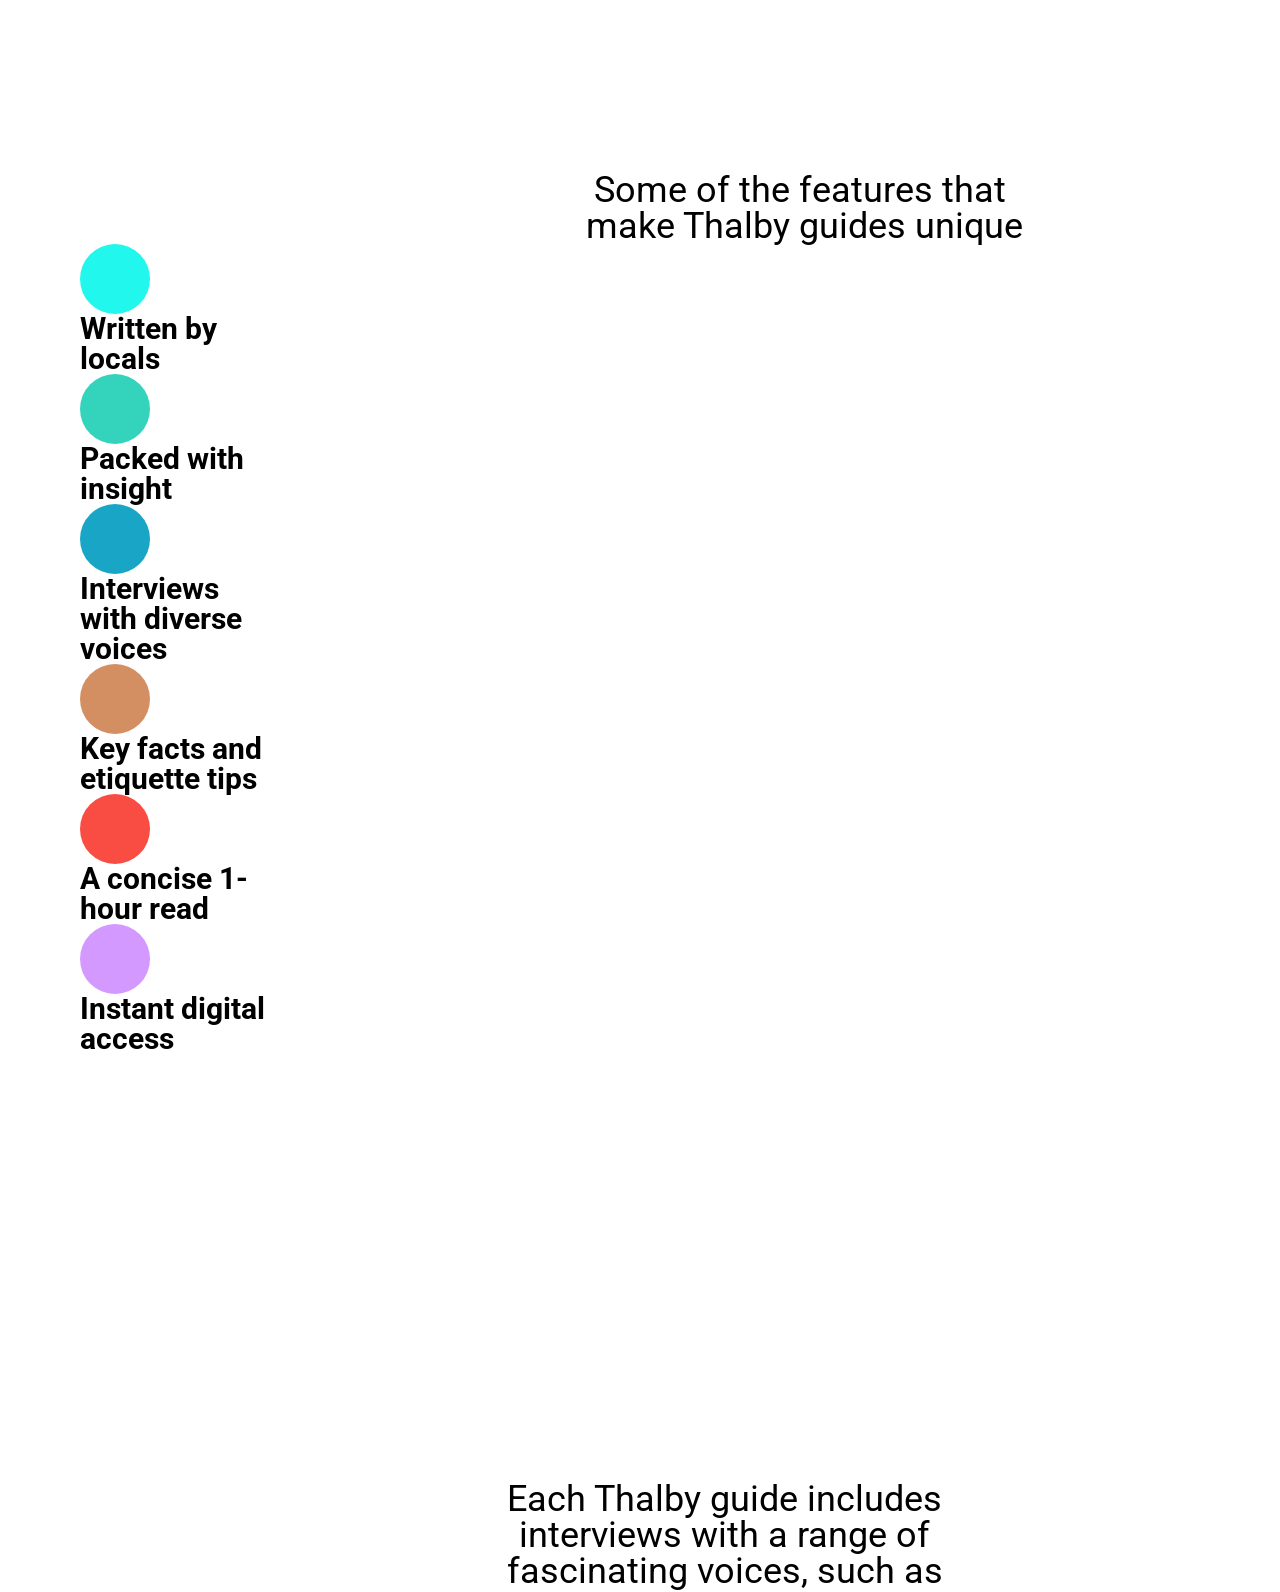
==== index4.html @ 261f7226 "changed index4.html and style4.css" ====
<!DOCTYPE html>
<html lang="en">
<head>
    <meta charset="UTF-8">
    <meta name="viewport" content="width=device-width, initial-scale=1.0">
    <link href="style4.css" rel="stylesheet">
    <link rel="preconnect" href="https://fonts.googleapis.com">
    <link rel="preconnect" href="https://fonts.gstatic.com" crossorigin>
    <link href="https://fonts.googleapis.com/css2?family=Montserrat:ital,wght@0,100..900;1,100..900&family=Mulish:ital,wght@0,200..1000;1,200..1000&family=Roboto:ital,wdth,wght@0,75,200;1,75,200&display=swap" rel="stylesheet">
    <title>ome of the features</title>
</head>
<body>
    <div class="container">
        <pre><p class="container__text">Some of the features that 
make Thalby guides unique</p></pre>
        <div class="features">
            <ul class="features__list">
                <li class="features__item">
                    <div class="features__restangle-one"></div>
                    <h3 class="features__txt">Written by locals</h3>
                </li>
    
                <li class="features__item">
                    <div class="features__restangle-two"></div>
                    <h3 class="features__txt">Packed with insight</h3>
                </li>
    
                <li class="features__item">
                    <div class="features__restangle-three"></div>
                    <h3 class="features__txt">Interviews with diverse voices</h3>
                </li>
    
                <li class="features__item">
                    <div class="features__restangle-four"></div>
                    <h3 class="features__txt">Key facts and etiquette tips</h3>
                </li>
    
                <li class="features__item">
                    <div class="features__restangle-five"></div>
                    <h3 class="features__txt">A concise 1-hour read</h3>
                </li>
    
                <li class="features__item">
                    <div class="features__restangle-six"></div>
                    <h3 class="features__txt">Instant digital access</h3>
                </li>
            </ul>
        </div>
    </div>
    <h2 class="container__text">Each Thalby guide includes interviews with a range of fascinating voices, such as</h2>
</body>
</html>
---- style4.css ----
* {
    padding: 0;
    margin: 0;
    outline: 0;
    border: 0;
    box-sizing: border-box;
}

.container {
    background-color: #fff;
    width: 1280px;
    margin: 172px 80px 427px;
}

.container__text {
    font: 400 36px/100% "Roboto", sans-serif;
    margin-top: 172px;
    margin-left: 505px;
    margin-right: 505px;
    text-align: center;
    max-width: 439px;
    width: 100%;
}

.features {
    list-style-type: none;
    display: flex;
    flex-direction: column;
    justify-content: space-between;
    align-items: stretch;
    flex-wrap: wrap;
}

li {
    list-style: none;

}
.features__restangle-one, .features__restangle-two, .features__restangle-three, .features__restangle-four, .features__restangle-five, .features__restangle-six {
    width: 70px;
    height: 70px;
    border-radius: 50%;
}

.features__restangle-one {
    background-color: #21F7EC;
}

.features__restangle-two {
    background-color: #33D3BC;
}

.features__restangle-three {
    background-color: #18A5C6;
}

.features__restangle-four {
    background-color: #D38F62;
}

.features__restangle-five {
    background-color: #F94C43;
}

.features__restangle-six {
    background-color: #D399FF;
}

.features__txt {
    max-width: 190px;
    width: 100%;
    font: 700 30px/100% "Roboto", sans-serif;
}
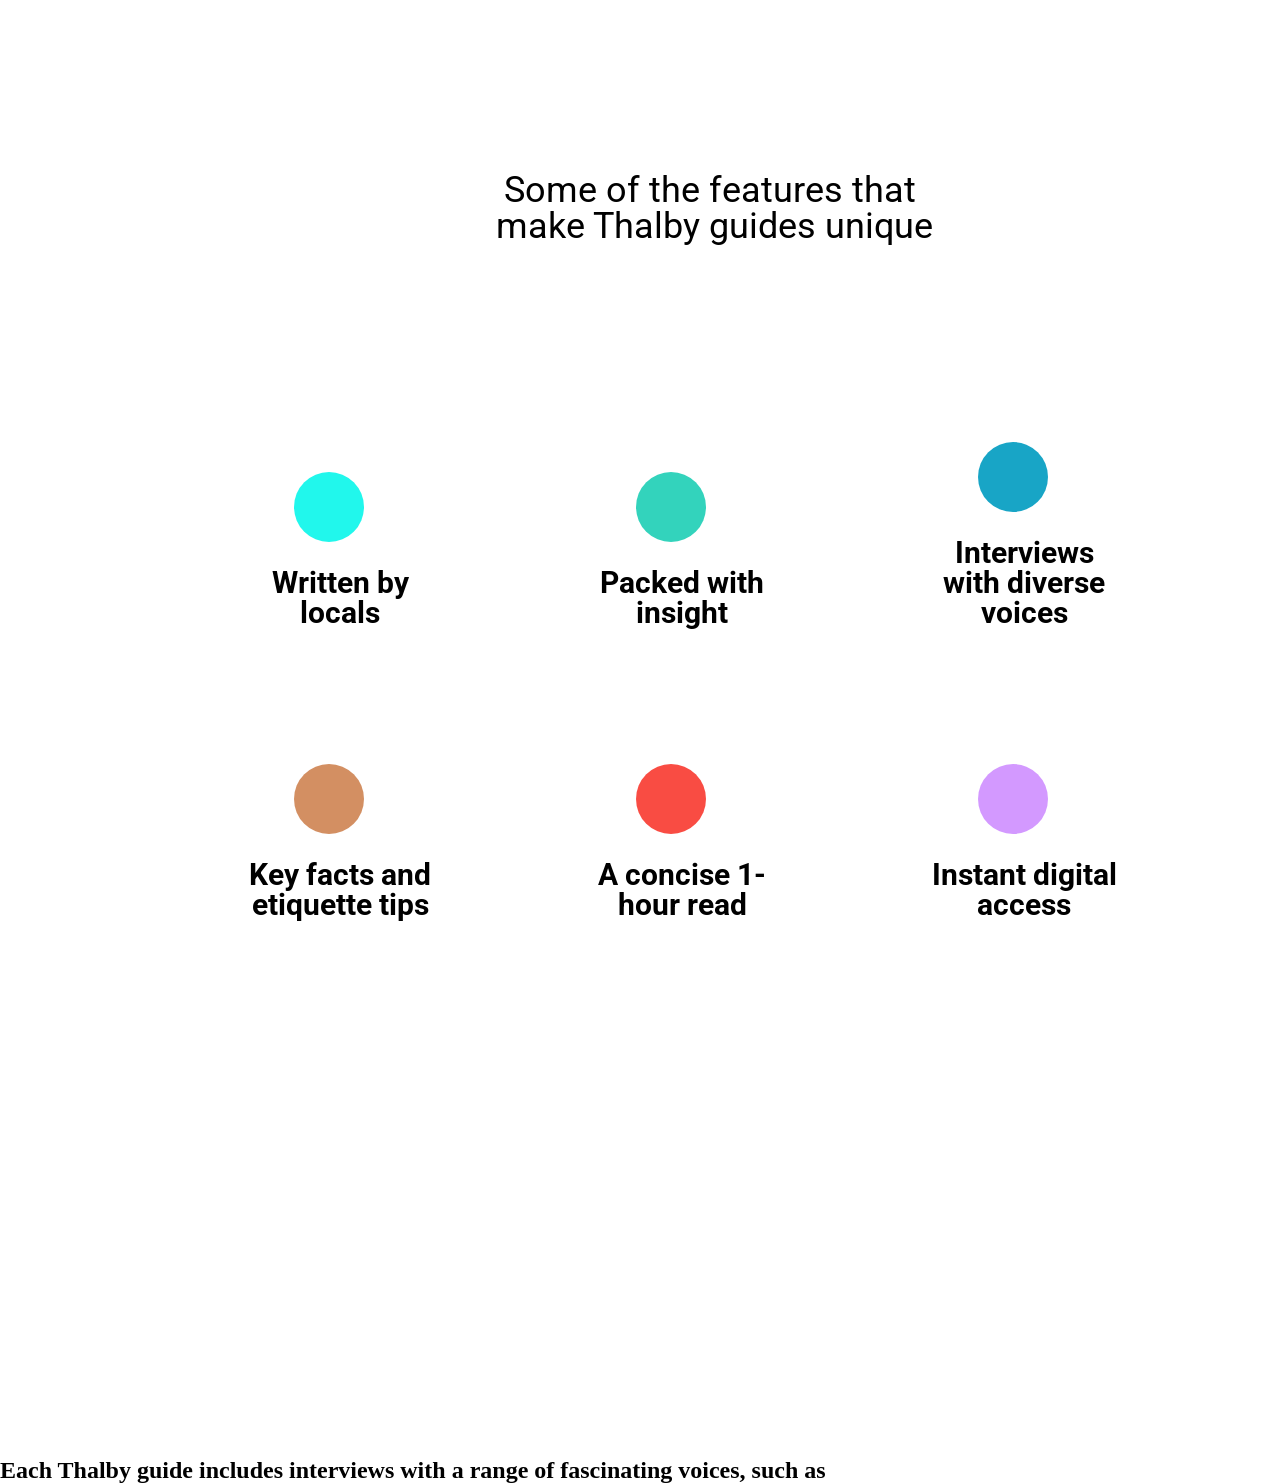
==== commit cd567a39: "change index4.html and style4.css" ====
--- a/index4.html
+++ b/index4.html
@@ -7,7 +7,7 @@
     <link rel="preconnect" href="https://fonts.googleapis.com">
     <link rel="preconnect" href="https://fonts.gstatic.com" crossorigin>
     <link href="https://fonts.googleapis.com/css2?family=Montserrat:ital,wght@0,100..900;1,100..900&family=Mulish:ital,wght@0,200..1000;1,200..1000&family=Roboto:ital,wdth,wght@0,75,200;1,75,200&display=swap" rel="stylesheet">
-    <title>ome of the features</title>
+    <title>Some of the features</title>
 </head>
 <body>
     <div class="container">
@@ -17,36 +17,36 @@
             <ul class="features__list">
                 <li class="features__item">
                     <div class="features__restangle-one"></div>
-                    <h3 class="features__txt">Written by locals</h3>
+                    <p class="features__txt">Written by locals</p>
                 </li>
     
                 <li class="features__item">
                     <div class="features__restangle-two"></div>
-                    <h3 class="features__txt">Packed with insight</h3>
+                    <p class="features__txt">Packed with insight</p>
                 </li>
     
                 <li class="features__item">
                     <div class="features__restangle-three"></div>
-                    <h3 class="features__txt">Interviews with diverse voices</h3>
+                    <p class="features__txt">Interviews with diverse voices</p>
                 </li>
     
                 <li class="features__item">
                     <div class="features__restangle-four"></div>
-                    <h3 class="features__txt">Key facts and etiquette tips</h3>
+                    <p class="features__txt">Key facts and etiquette tips</p>
                 </li>
     
                 <li class="features__item">
                     <div class="features__restangle-five"></div>
-                    <h3 class="features__txt">A concise 1-hour read</h3>
+                    <p class="features__txt">A concise 1-hour read</p>
                 </li>
     
                 <li class="features__item">
                     <div class="features__restangle-six"></div>
-                    <h3 class="features__txt">Instant digital access</h3>
+                    <p class="features__txt">Instant digital access</p>
                 </li>
             </ul>
         </div>
     </div>
-    <h2 class="container__text">Each Thalby guide includes interviews with a range of fascinating voices, such as</h2>
+    <h2 class="container__text-two">Each Thalby guide includes interviews with a range of fascinating voices, such as</h2>
 </body>
 </html>
--- a/style4.css
+++ b/style4.css
@@ -15,30 +15,35 @@
 .container__text {
     font: 400 36px/100% "Roboto", sans-serif;
     margin-top: 172px;
-    margin-left: 505px;
-    margin-right: 505px;
+    margin-right: 415px;
+    margin-left: 415px;
     text-align: center;
     max-width: 439px;
     width: 100%;
 }
 
 .features {
-    list-style-type: none;
-    display: flex;
-    flex-direction: column;
-    justify-content: space-between;
-    align-items: stretch;
-    flex-wrap: wrap;
+    margin: 172px 80px 427px;
 }
 
 li {
     list-style: none;
+}
 
+.features__item{
+    display: inline-block;
+    align-items: center;
+    flex-wrap: wrap;
+    max-width: 338px;
+    width: 100%;
+    margin-bottom: 110px;
 }
+
 .features__restangle-one, .features__restangle-two, .features__restangle-three, .features__restangle-four, .features__restangle-five, .features__restangle-six {
     width: 70px;
     height: 70px;
     border-radius: 50%;
+    margin: 26px 134px;
 }
 
 .features__restangle-one {
@@ -69,4 +74,22 @@
     max-width: 190px;
     width: 100%;
     font: 700 30px/100% "Roboto", sans-serif;
-}+    margin-right: 85px;
+    margin-left: 85px;
+    text-align: center;
+
+&:first-child {
+    margin-right: 96px;
+    margin-left: 96px;
+    }
+}
+
+.features__txt-two {
+    max-width: 705px; 
+    width: 100%;
+    font: 700 36px/100% "Roboto", sans-serif;
+    text-align: center;
+    margin-left: 368px;
+    margin-right: 368px;
+}
+   
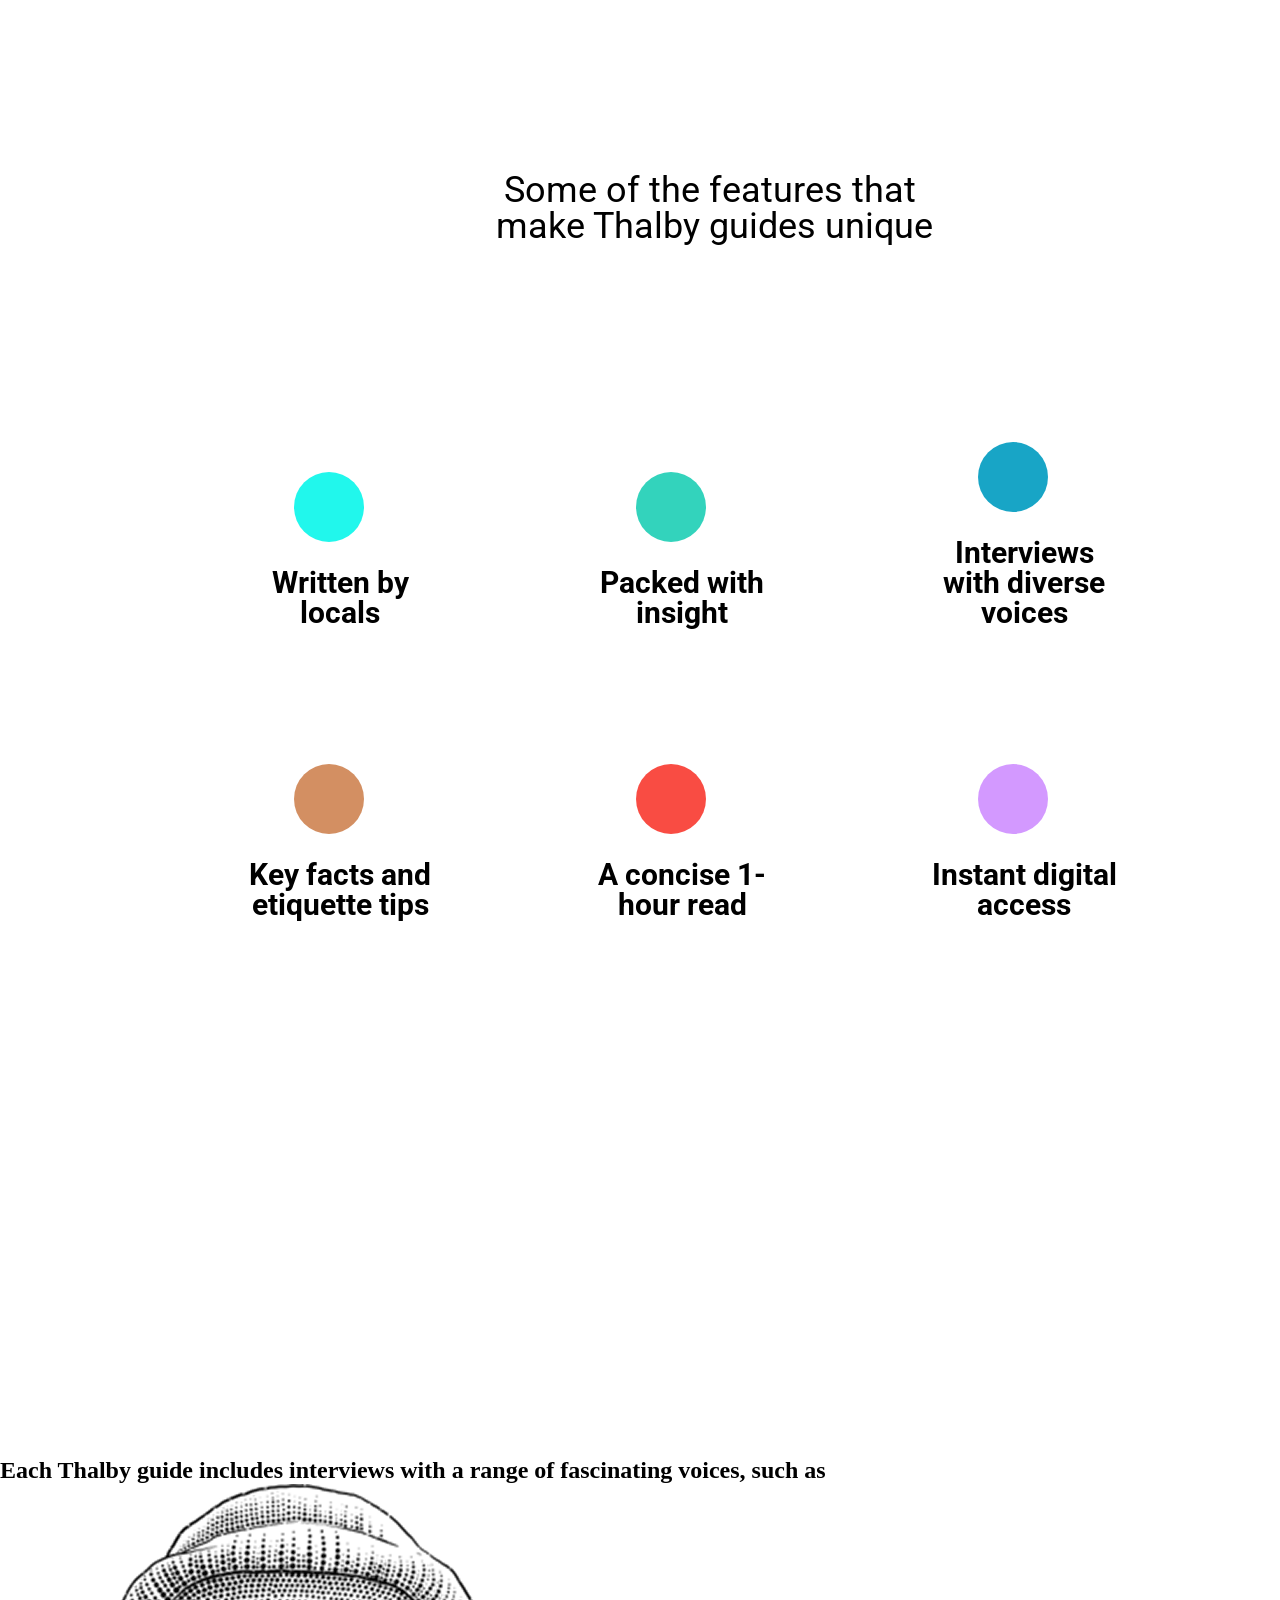
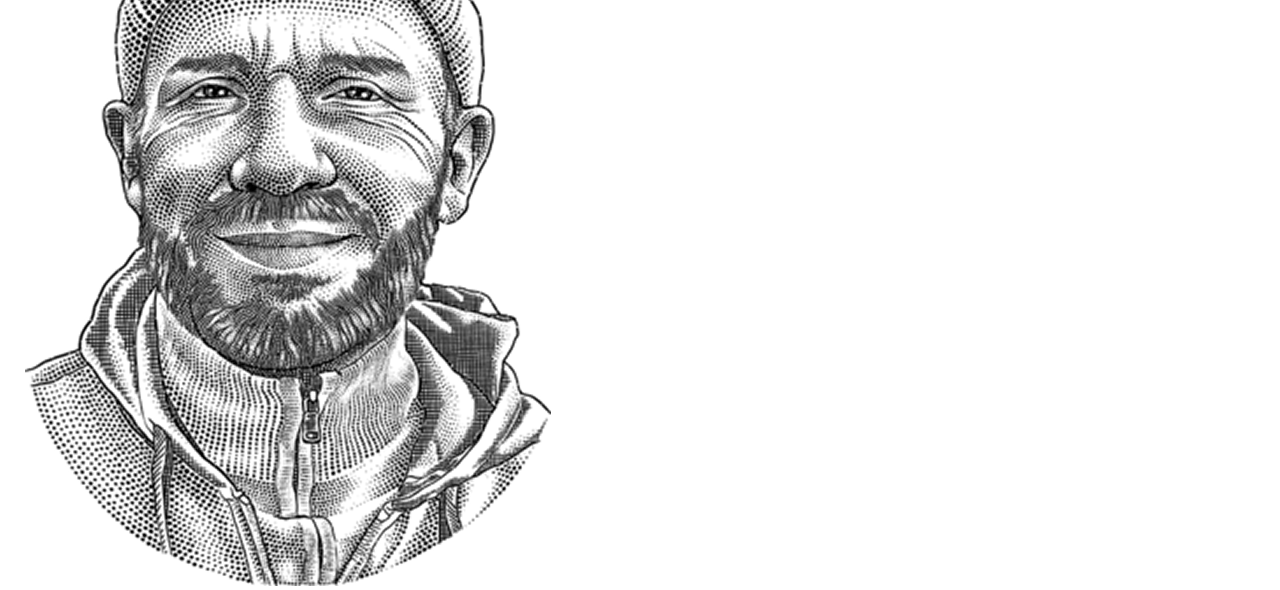
==== commit ef5b1930: "added image" ====
--- a/index4.html
+++ b/index4.html
@@ -47,6 +47,16 @@
             </ul>
         </div>
     </div>
-    <h2 class="container__text-two">Each Thalby guide includes interviews with a range of fascinating voices, such as</h2>
+
+
+    <div class="interviews">
+        <h2 class="container__text-two">Each Thalby guide includes interviews with a range of fascinating voices, such as</h2>
+        <div class="interviews__card">
+            <img src="Rectangle.png" class="interviews__card-img" alt="images interviews">
+            <h3></h3>
+            <span></span>
+            <a></a>
+        </div>
+    </div>
 </body>
 </html>
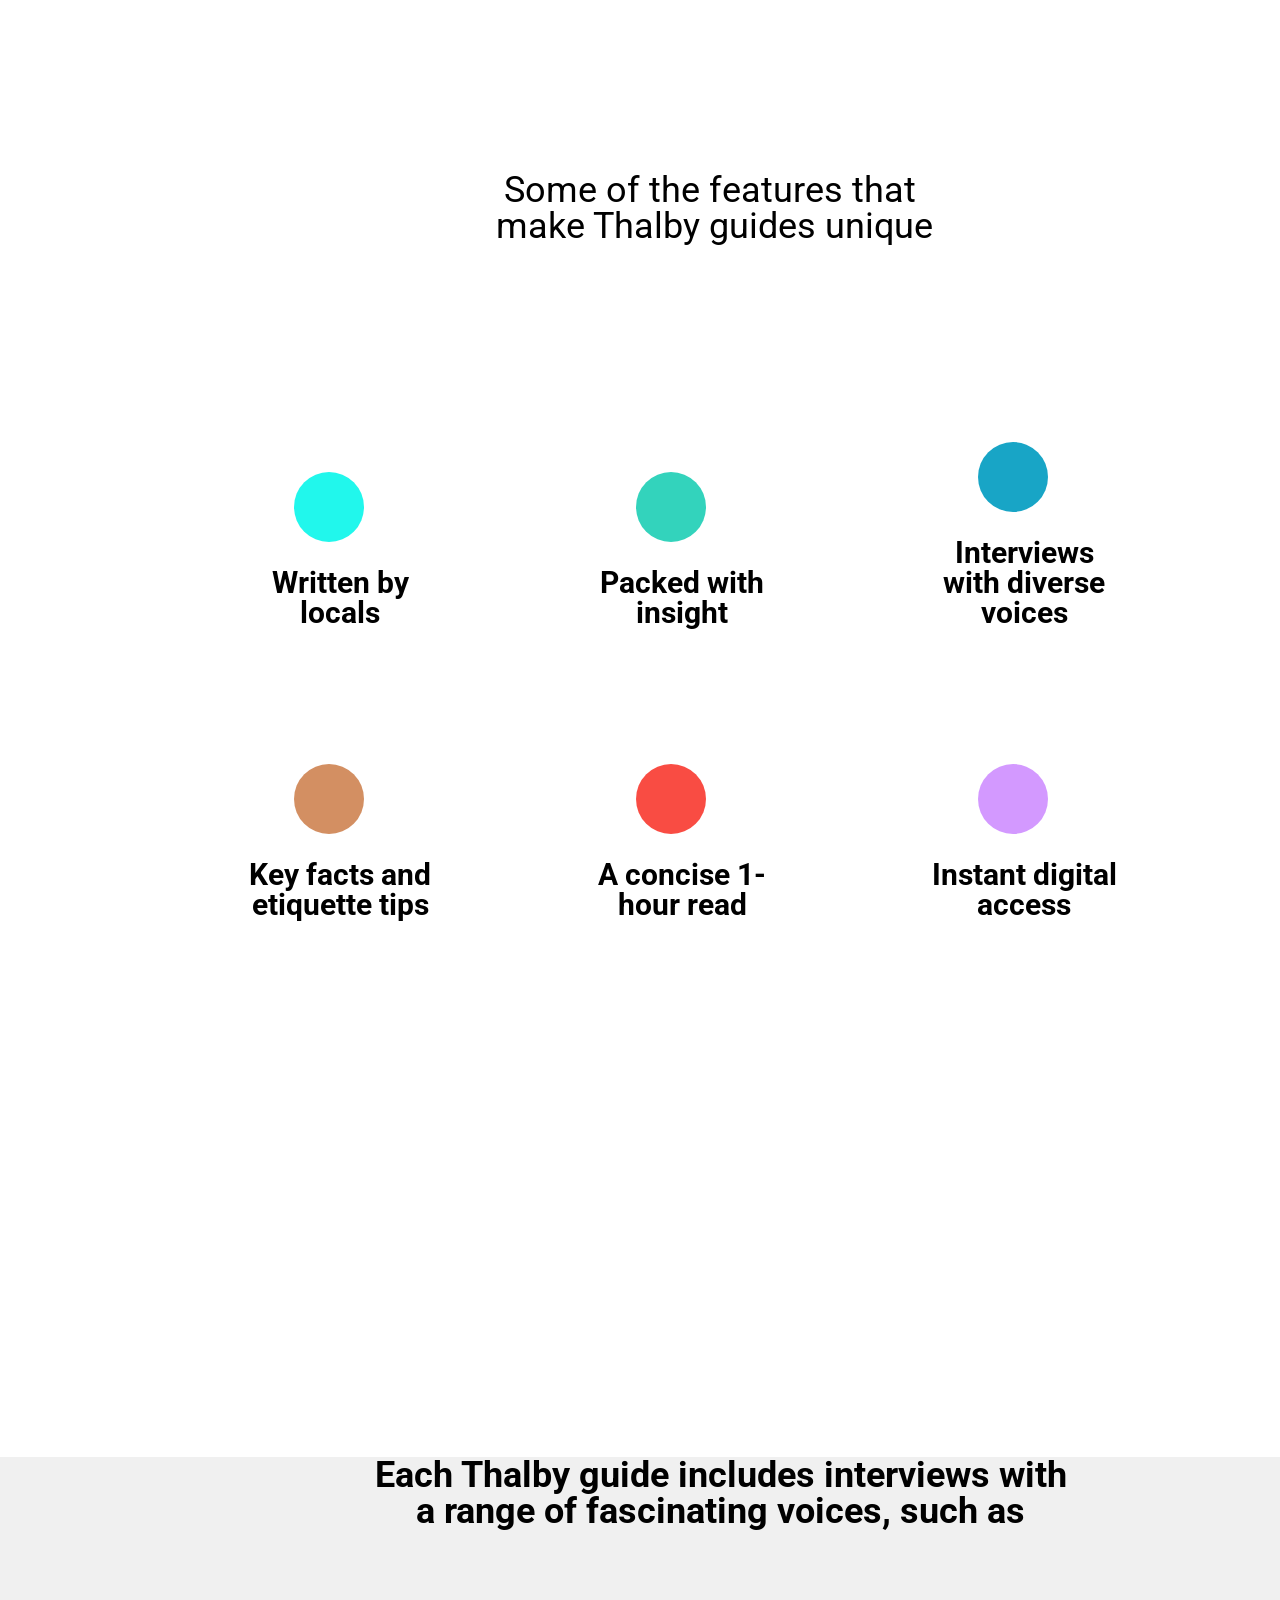
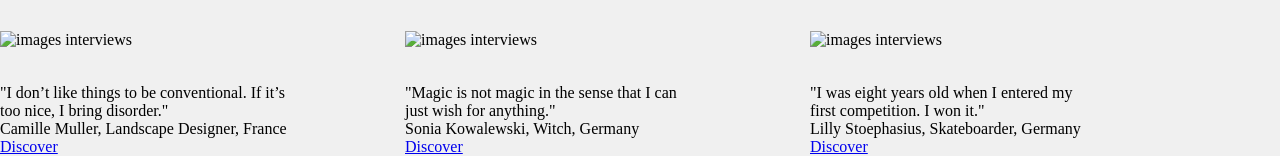
==== commit 970c562a: "change index4 and style4" ====
--- a/index4.html
+++ b/index4.html
@@ -47,15 +47,29 @@
             </ul>
         </div>
     </div>
-
-
-    <div class="interviews">
-        <h2 class="container__text-two">Each Thalby guide includes interviews with a range of fascinating voices, such as</h2>
-        <div class="interviews__card">
-            <img src="Rectangle.png" class="interviews__card-img" alt="images interviews">
-            <h3></h3>
-            <span></span>
-            <a></a>
+    <div class="content">
+        <div class="interviews">
+            <h2 class="interviews__text">Each Thalby guide includes interviews with a range of fascinating voices, such as</h2>
+            <div class="interviews__card">
+                <img src="../../admin/Downloads/Rectangle1.png" class="interviews__card-img" alt="images interviews">
+                <p class="interviews__card-quote">"I don’t like things to be conventional. If it’s too nice, I bring disorder."</p>
+                <span class="interviews__card-name">Camille Muller, Landscape Designer, France</span>
+                <a href="#" class="interviews__card-link">Discover</a>
+            </div>
+    
+            <div class="interviews__card">
+                <img src="../../admin/Downloads/Rectangle2.png" class="interviews__card-img" alt="images interviews">
+                <p class="interviews__card-quote">"Magic is not magic in the sense that I can just wish for anything."</p>
+                <span class="interviews__card-name">Sonia Kowalewski, Witch, Germany</span>
+                <a href="#" class="interviews__card-link">Discover</a>
+            </div>
+    
+            <div class="interviews__card">
+                <img src="../../admin/Downloads/Rectangle3.png" class="interviews__card-img" alt="images interviews">
+                <p class="interviews__card-quote">"I was eight years old when I entered my first competition. I won it."</p>
+                <span class="interviews__card-name">Lilly Stoephasius, Skateboarder, Germany</span>
+                <a href="#" class="interviews__card-link">Discover</a>
+            </div>
         </div>
     </div>
 </body>
--- a/style4.css
+++ b/style4.css
@@ -84,12 +84,34 @@
     }
 }
 
-.features__txt-two {
+.content {
+    background-color: #f0f0f0;
+    max-width: 1440px;
+    width: 100%;
+}
+
+.interviews__text {
     max-width: 705px; 
     width: 100%;
     font: 700 36px/100% "Roboto", sans-serif;
     text-align: center;
     margin-left: 368px;
     margin-right: 368px;
+    margin-bottom: 102px;
+}
+
+.interviews__card {
+    display: inline-block;
+    max-width: 288px;
+    width: 100%;
+    margin-right: 113px;
+&:last-child {
+    margin-right: 0;
+}
+}
+
+.interviews__card-img {
+    width: 288px;
+    margin-bottom: 35px;
 }
    
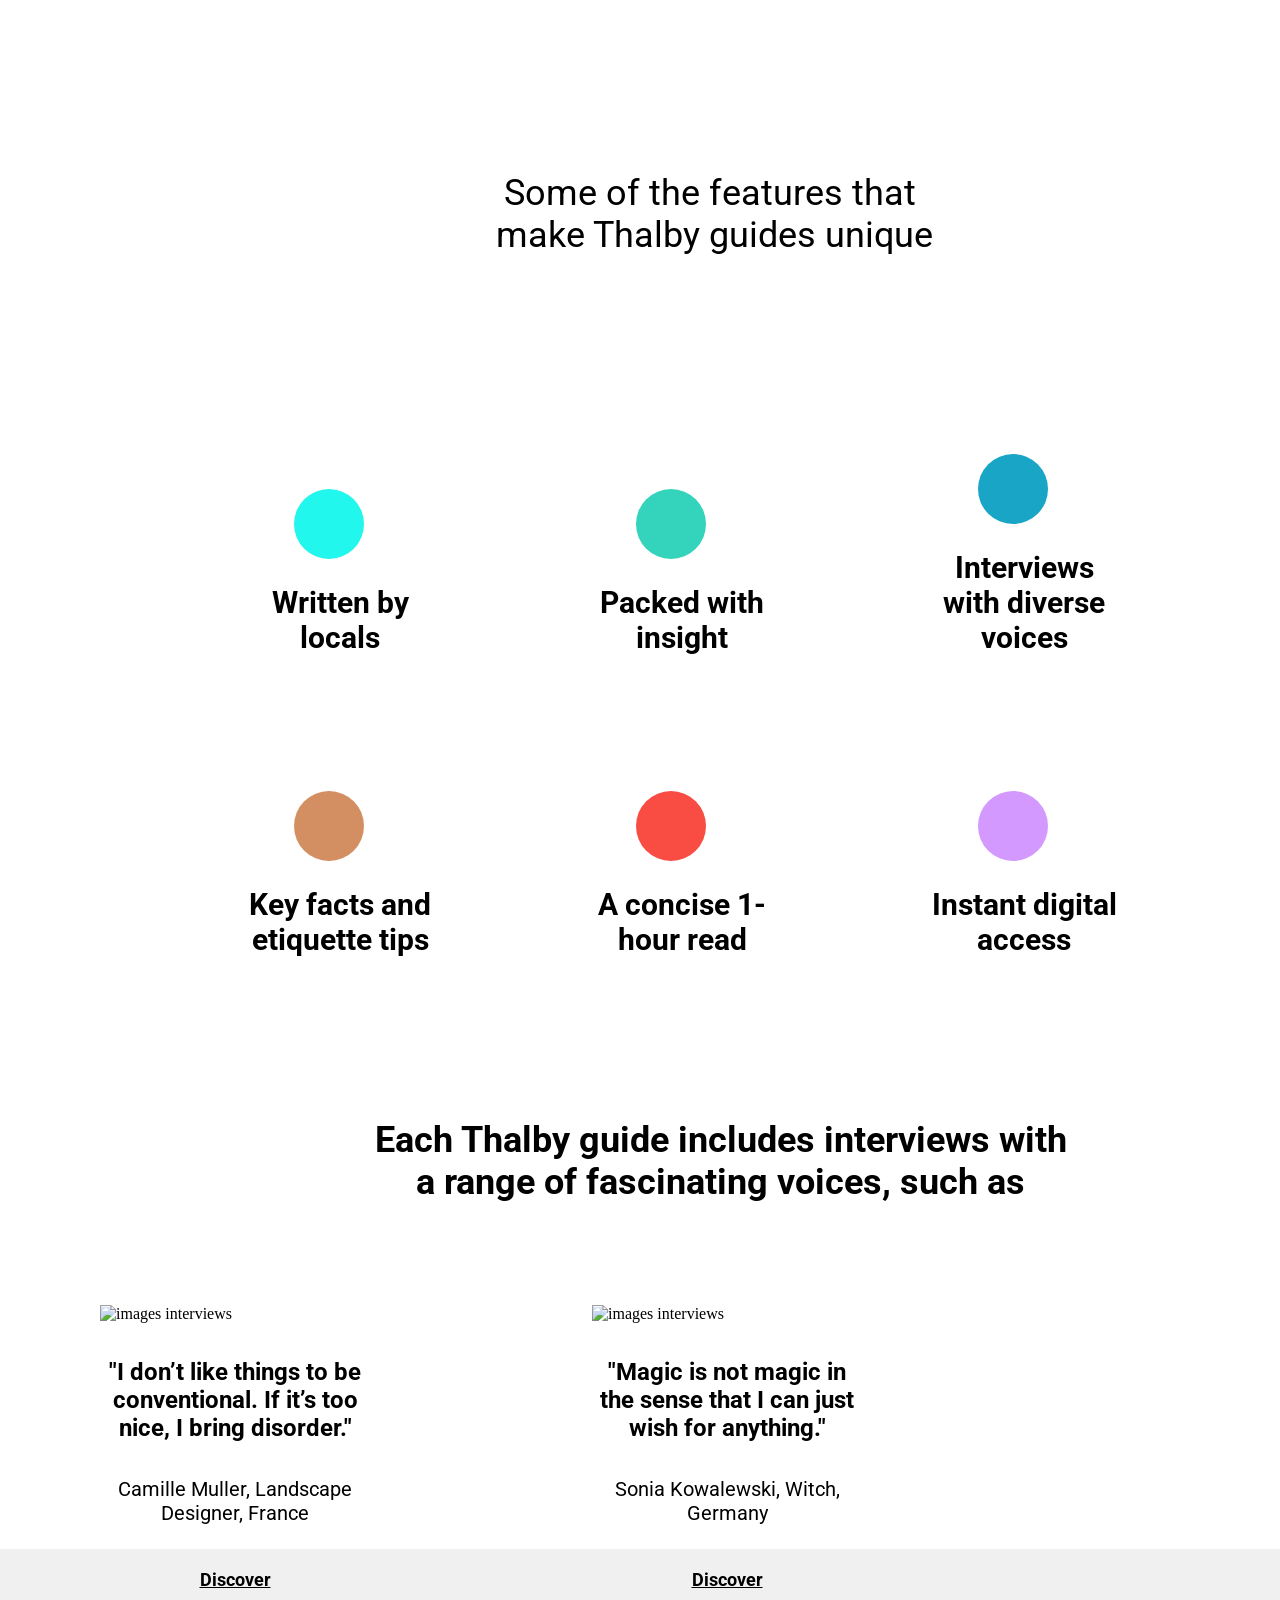
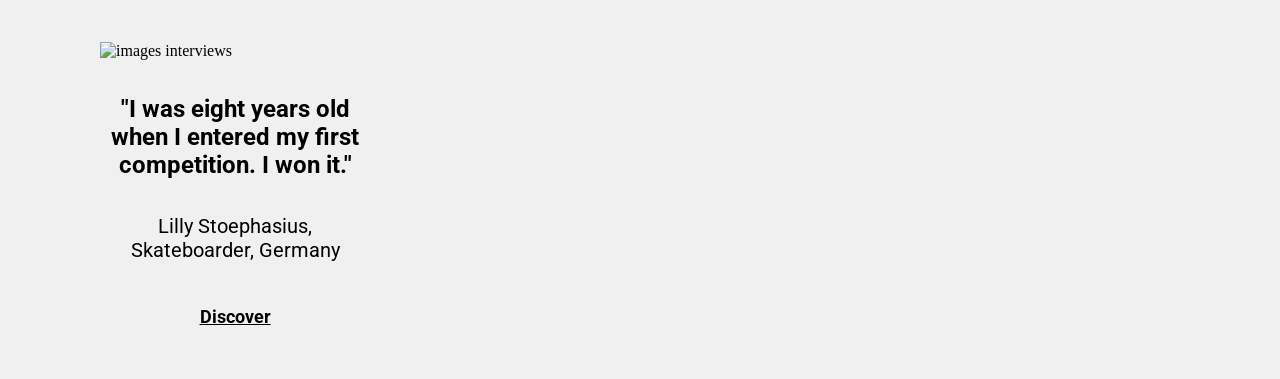
==== commit 74d97f77: "change index4.html and style4.css" ====
--- a/index4.html
+++ b/index4.html
@@ -47,29 +47,28 @@
             </ul>
         </div>
     </div>
-    <div class="content">
-        <div class="interviews">
-            <h2 class="interviews__text">Each Thalby guide includes interviews with a range of fascinating voices, such as</h2>
-            <div class="interviews__card">
-                <img src="../../admin/Downloads/Rectangle1.png" class="interviews__card-img" alt="images interviews">
-                <p class="interviews__card-quote">"I don’t like things to be conventional. If it’s too nice, I bring disorder."</p>
-                <span class="interviews__card-name">Camille Muller, Landscape Designer, France</span>
-                <a href="#" class="interviews__card-link">Discover</a>
-            </div>
+
+    <div class="interviews">
+        <h2 class="interviews__text">Each Thalby guide includes interviews with a range of fascinating voices, such as</h2>
+        <div class="interviews__card">
+            <img src="../../admin/Downloads/Rectangle1.png" class="interviews__card-img" alt="images interviews">
+            <h3 class="interviews__card-quote">"I don’t like things to be conventional. If it’s too nice, I bring disorder."</h3>
+            <span class="interviews__card-name">Camille Muller, Landscape Designer, France</span><br>
+            <a href="#" class="interviews__card-link">Discover</a>
+        </div>
     
-            <div class="interviews__card">
-                <img src="../../admin/Downloads/Rectangle2.png" class="interviews__card-img" alt="images interviews">
-                <p class="interviews__card-quote">"Magic is not magic in the sense that I can just wish for anything."</p>
-                <span class="interviews__card-name">Sonia Kowalewski, Witch, Germany</span>
-                <a href="#" class="interviews__card-link">Discover</a>
-            </div>
+        <div class="interviews__card">
+            <img src="../../admin/Downloads/Rectangle2.png" class="interviews__card-img" alt="images interviews">
+            <h3 class="interviews__card-quote">"Magic is not magic in the sense that I can just wish for anything."</h3>
+            <span class="interviews__card-name">Sonia Kowalewski, Witch, Germany</span><br>
+            <a href="#" class="interviews__card-link">Discover</a>
+        </div>
     
-            <div class="interviews__card">
-                <img src="../../admin/Downloads/Rectangle3.png" class="interviews__card-img" alt="images interviews">
-                <p class="interviews__card-quote">"I was eight years old when I entered my first competition. I won it."</p>
-                <span class="interviews__card-name">Lilly Stoephasius, Skateboarder, Germany</span>
-                <a href="#" class="interviews__card-link">Discover</a>
-            </div>
+        <div class="interviews__card">
+            <img src="../../admin/Downloads/Rectangle3.png" class="interviews__card-img" alt="images interviews">
+            <h3 class="interviews__card-quote">"I was eight years old when I entered my first competition. I won it."</h3>
+            <span class="interviews__card-name">Lilly Stoephasius, Skateboarder, Germany</span><br>
+            <a href="#" class="interviews__card-link">Discover</a>
         </div>
     </div>
 </body>
--- a/style4.css
+++ b/style4.css
@@ -9,11 +9,15 @@
 .container {
     background-color: #fff;
     width: 1280px;
-    margin: 172px 80px 427px;
+    margin-top: 172px;
+    margin-left: 80px;
+    margin-right: 80px;
 }
 
 .container__text {
-    font: 400 36px/100% "Roboto", sans-serif;
+    font-family: "Roboto", sans-serif;
+    font-size: 36px;
+    font-weight: 400;
     margin-top: 172px;
     margin-right: 415px;
     margin-left: 415px;
@@ -23,7 +27,7 @@
 }
 
 .features {
-    margin: 172px 80px 427px;
+    margin: 172px 80px 52px;
 }
 
 li {
@@ -73,10 +77,12 @@
 .features__txt {
     max-width: 190px;
     width: 100%;
-    font: 700 30px/100% "Roboto", sans-serif;
     margin-right: 85px;
     margin-left: 85px;
     text-align: center;
+    font-family: "Roboto", sans-serif;
+    font-size: 30px;
+    font-weight: 700;
 
 &:first-child {
     margin-right: 96px;
@@ -84,16 +90,18 @@
     }
 }
 
-.content {
-    background-color: #f0f0f0;
+.interviews {
     max-width: 1440px;
     width: 100%;
+    background: linear-gradient( #fff 50%, #F0F0F0 50%);
 }
 
 .interviews__text {
     max-width: 705px; 
     width: 100%;
-    font: 700 36px/100% "Roboto", sans-serif;
+    font-family: "Roboto", sans-serif;
+    font-size: 36px;
+    font-weight: 700;
     text-align: center;
     margin-left: 368px;
     margin-right: 368px;
@@ -104,7 +112,8 @@
     display: inline-block;
     max-width: 288px;
     width: 100%;
-    margin-right: 113px;
+    margin-right: 100px;
+    margin-left: 100px;
 &:last-child {
     margin-right: 0;
 }
@@ -114,4 +123,36 @@
     width: 288px;
     margin-bottom: 35px;
 }
-   +
+.interviews__card-quote {
+    font-family: "Roboto", sans-serif; 
+    font-size: 24px;
+    font-weight: 700;
+    margin-bottom: 35px;
+    max-width: 270px;
+    width: 100%;
+    text-align: center;
+}
+
+.interviews__card-name {
+    display: inline-block;
+    max-width: 270px;
+    width: 100%;
+    text-align: center;
+    margin-bottom: 44px;
+    font-family: "Roboto", sans-serif;
+    font-size: 20px;
+    font-weight: 400;
+}
+
+.interviews__card-link {
+    display: inline-block;
+    max-width: 270px;
+    width: 100%;
+    text-align: center;
+    margin-bottom: 52px;
+    font-family: "Roboto", sans-serif;
+    font-size: 18px;
+    font-weight: 700;
+    color: #000;
+}
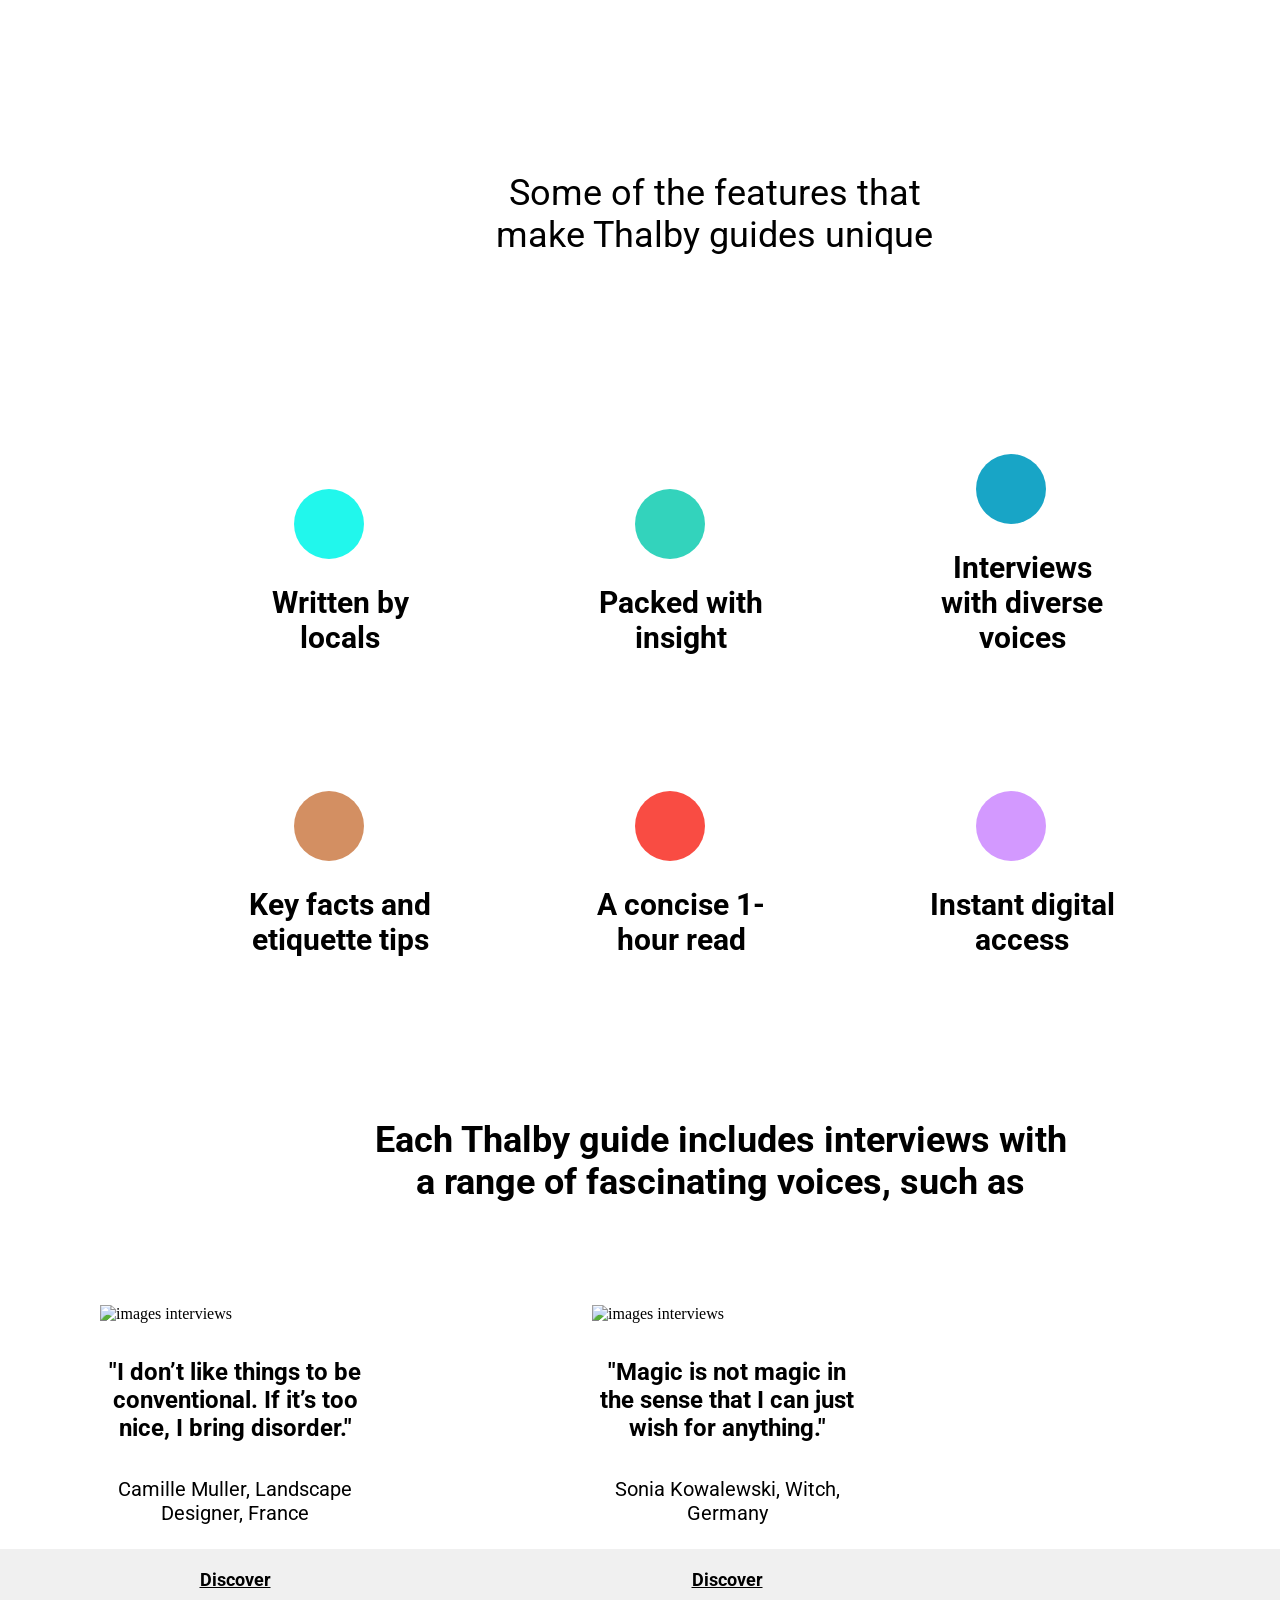
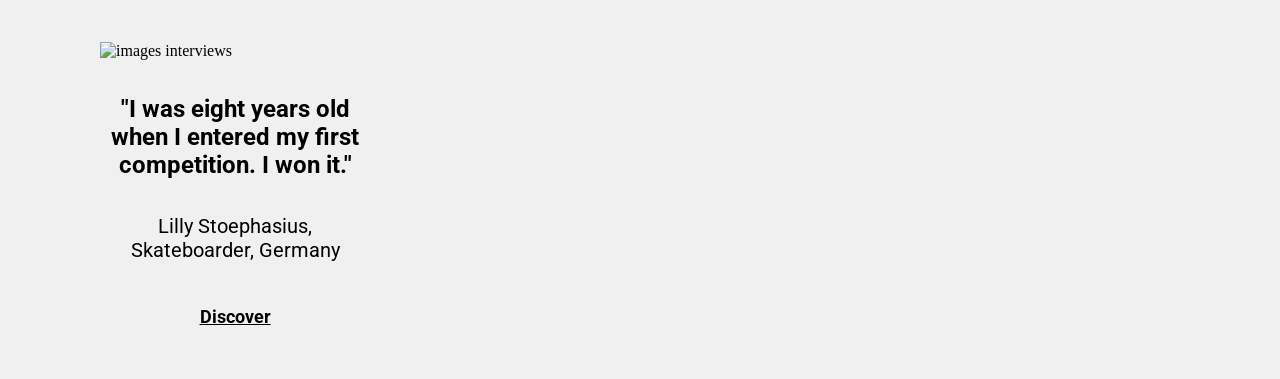
==== commit fd1ea1a3: "changed index4.html and style4.css" ====
--- a/index4.html
+++ b/index4.html
@@ -11,8 +11,7 @@
 </head>
 <body>
     <div class="container">
-        <pre><p class="container__text">Some of the features that 
-make Thalby guides unique</p></pre>
+        <p class="container__text">Some of the features that make Thalby guides unique</p>
         <div class="features">
             <ul class="features__list">
                 <li class="features__item">
--- a/style4.css
+++ b/style4.css
@@ -38,7 +38,7 @@
     display: inline-block;
     align-items: center;
     flex-wrap: wrap;
-    max-width: 338px;
+    max-width: 337px;
     width: 100%;
     margin-bottom: 110px;
 }
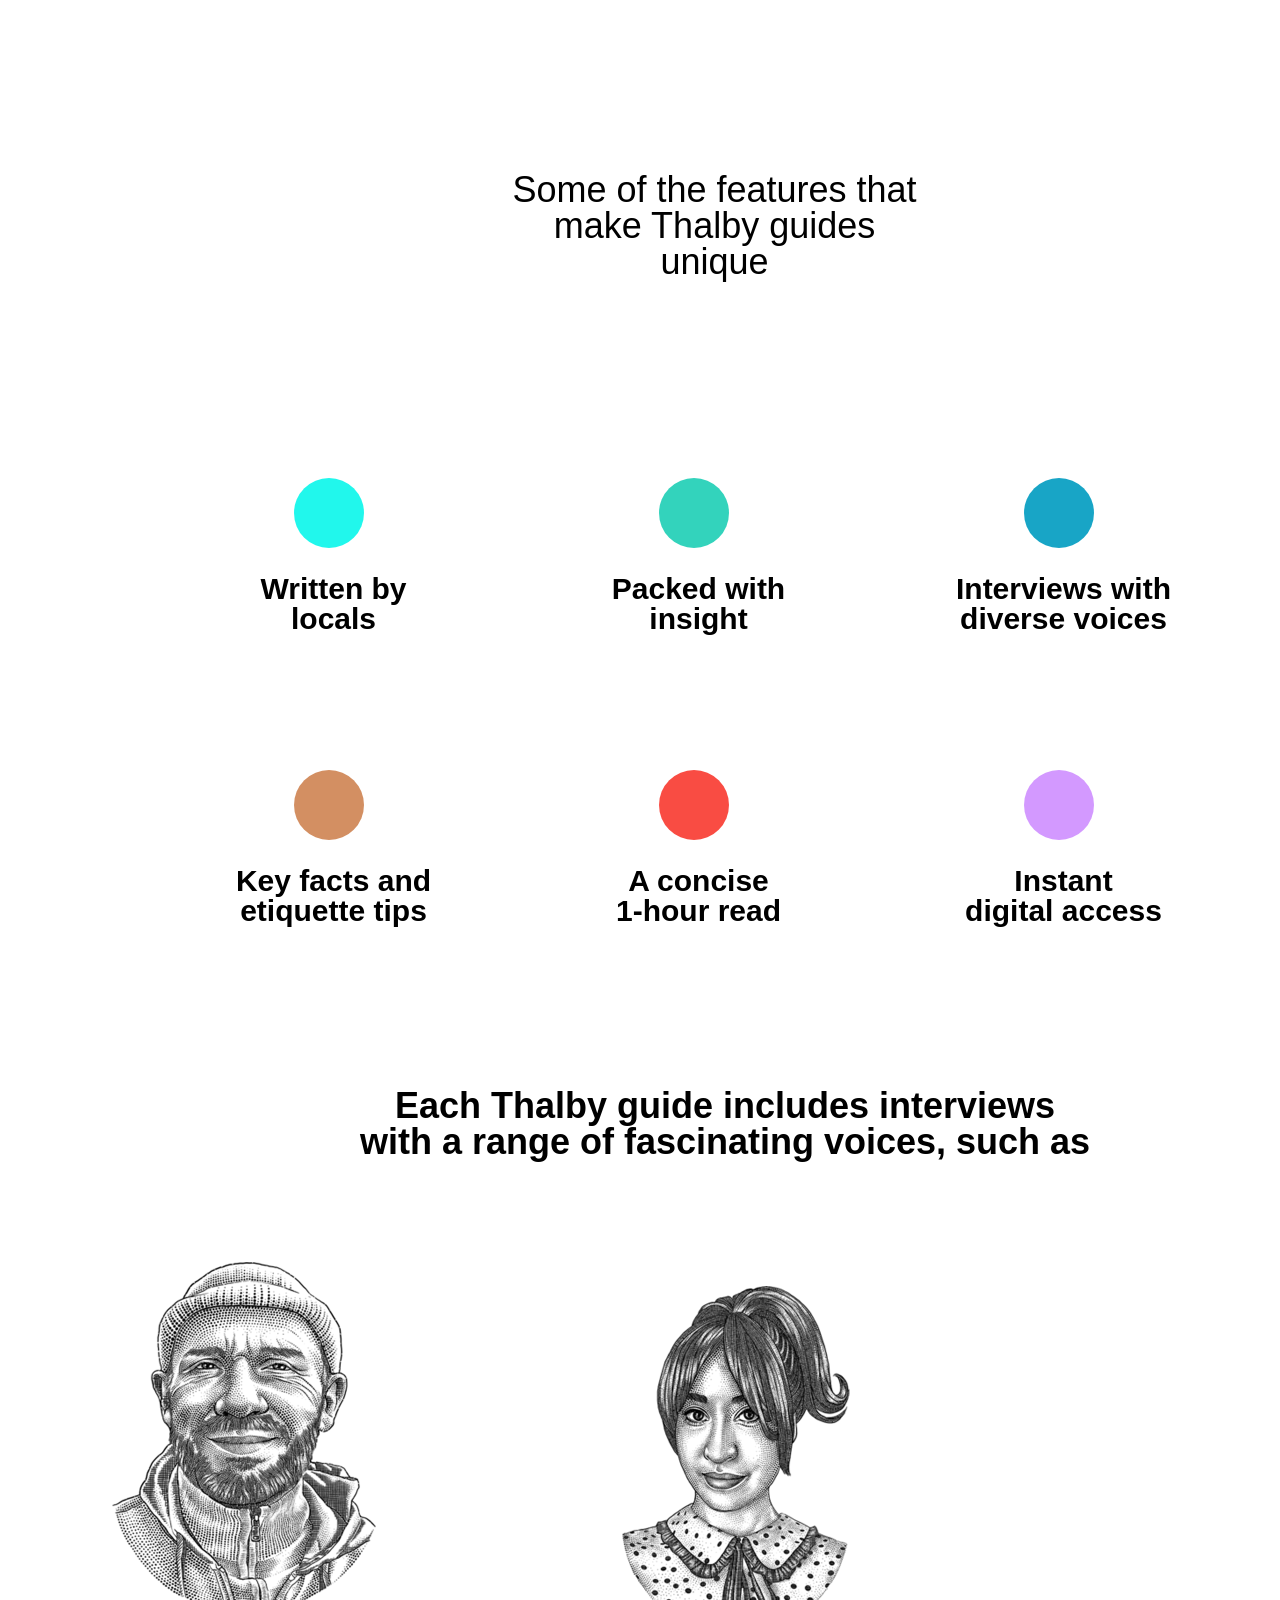
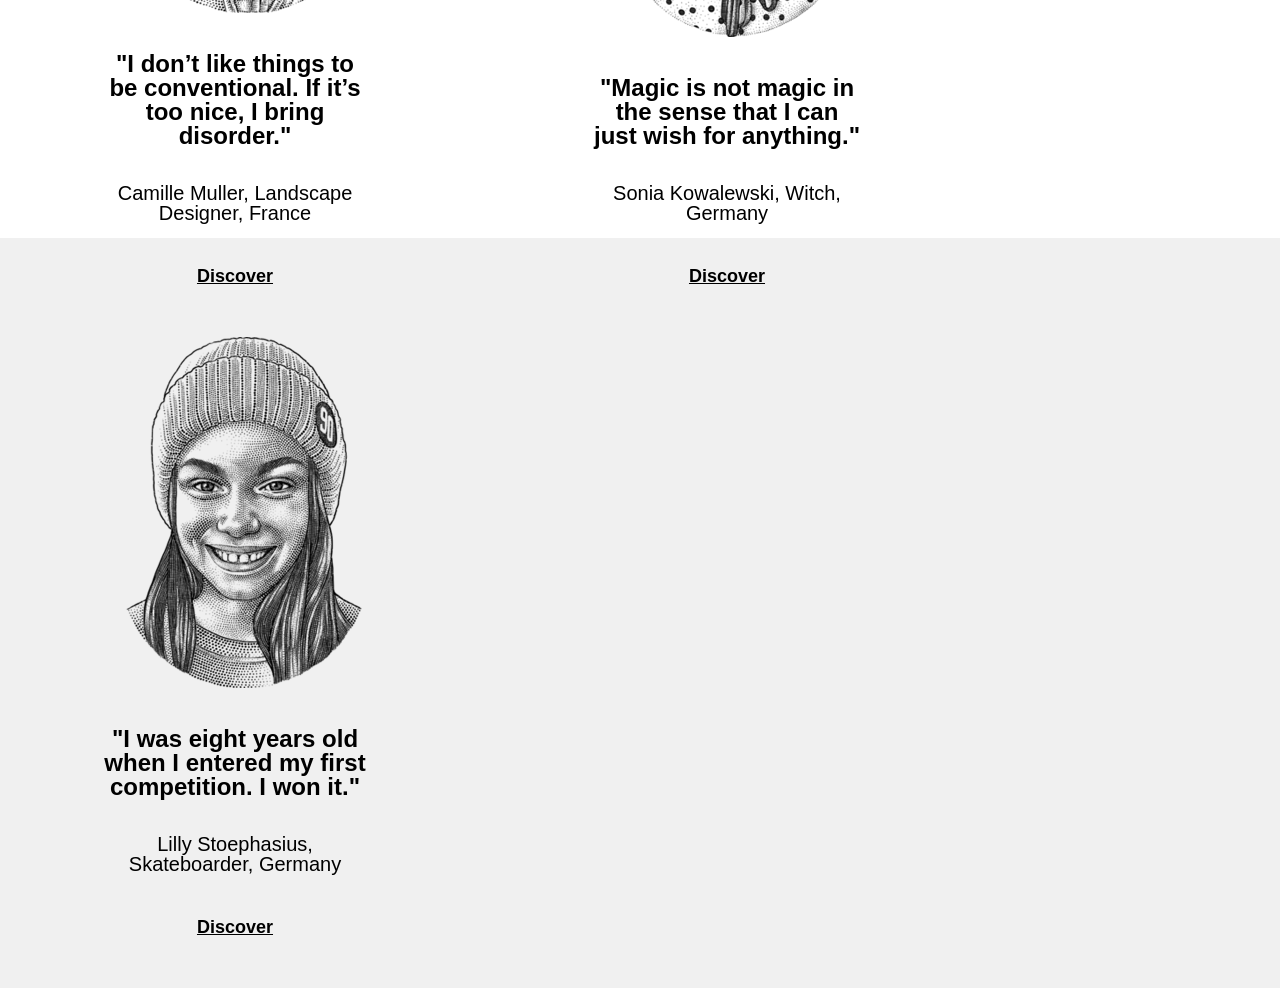
==== commit e0362138: "changed index4 and style4" ====
--- a/index4.html
+++ b/index4.html
@@ -16,32 +16,38 @@
             <ul class="features__list">
                 <li class="features__item">
                     <div class="features__restangle-one"></div>
-                    <p class="features__txt">Written by locals</p>
+                    <p class="features__txt">Written by</p>
+                    <p class="features__text">locals</p>
                 </li>
     
                 <li class="features__item">
                     <div class="features__restangle-two"></div>
-                    <p class="features__txt">Packed with insight</p>
+                    <p class="features__txt">Packed with</p>
+                    <p class="features__text">insight</p>
                 </li>
     
                 <li class="features__item">
                     <div class="features__restangle-three"></div>
-                    <p class="features__txt">Interviews with diverse voices</p>
+                    <p class="features__txt">Interviews with</p>
+                    <p class="features__text">diverse voices</p>
                 </li>
     
                 <li class="features__item">
                     <div class="features__restangle-four"></div>
-                    <p class="features__txt">Key facts and etiquette tips</p>
+                    <p class="features__txt">Key facts and</p>
+                    <p class="features__text">etiquette tips</p>
                 </li>
     
                 <li class="features__item">
                     <div class="features__restangle-five"></div>
-                    <p class="features__txt">A concise 1-hour read</p>
+                    <p class="features__txt">A concise</p>
+                    <p class="features__text">1-hour read</p>
                 </li>
     
                 <li class="features__item">
                     <div class="features__restangle-six"></div>
-                    <p class="features__txt">Instant digital access</p>
+                    <p class="features__txt">Instant</p>
+                    <p class="features__text">digital access</p>
                 </li>
             </ul>
         </div>
@@ -50,21 +56,21 @@
     <div class="interviews">
         <h2 class="interviews__text">Each Thalby guide includes interviews with a range of fascinating voices, such as</h2>
         <div class="interviews__card">
-            <img src="../../admin/Downloads/Rectangle1.png" class="interviews__card-img" alt="images interviews">
+            <img src="images/Rectangle1.png" class="interviews__card-img" alt="images interviews">
             <h3 class="interviews__card-quote">"I don’t like things to be conventional. If it’s too nice, I bring disorder."</h3>
             <span class="interviews__card-name">Camille Muller, Landscape Designer, France</span><br>
             <a href="#" class="interviews__card-link">Discover</a>
         </div>
     
         <div class="interviews__card">
-            <img src="../../admin/Downloads/Rectangle2.png" class="interviews__card-img" alt="images interviews">
+            <img src="images/Rectangle2.png" class="interviews__card-img" alt="images interviews">
             <h3 class="interviews__card-quote">"Magic is not magic in the sense that I can just wish for anything."</h3>
             <span class="interviews__card-name">Sonia Kowalewski, Witch, Germany</span><br>
             <a href="#" class="interviews__card-link">Discover</a>
         </div>
     
         <div class="interviews__card">
-            <img src="../../admin/Downloads/Rectangle3.png" class="interviews__card-img" alt="images interviews">
+            <img src="images/Rectangle3.png" class="interviews__card-img" alt="images interviews">
             <h3 class="interviews__card-quote">"I was eight years old when I entered my first competition. I won it."</h3>
             <span class="interviews__card-name">Lilly Stoephasius, Skateboarder, Germany</span><br>
             <a href="#" class="interviews__card-link">Discover</a>
--- a/style4.css
+++ b/style4.css
@@ -1,3 +1,11 @@
+@font-face{
+    font-family: "Roboto";
+    src: url("/fonts/Roboto-Regular.ttf") format("truetype");
+    font-weight: 400 700;
+    font-style: normal;
+    font-display: swap;
+}
+
 * {
     padding: 0;
     margin: 0;
@@ -15,9 +23,7 @@
 }
 
 .container__text {
-    font-family: "Roboto", sans-serif;
-    font-size: 36px;
-    font-weight: 400;
+    font: 400 36px/100% "Roboto", sans-serif;
     margin-top: 172px;
     margin-right: 415px;
     margin-left: 415px;
@@ -36,11 +42,12 @@
 
 .features__item{
     display: inline-block;
-    align-items: center;
     flex-wrap: wrap;
     max-width: 337px;
     width: 100%;
     margin-bottom: 110px;
+    margin-right: 24px;
+    text-align: center;
 }
 
 .features__restangle-one, .features__restangle-two, .features__restangle-three, .features__restangle-four, .features__restangle-five, .features__restangle-six {
@@ -74,20 +81,12 @@
     background-color: #D399FF;
 }
 
-.features__txt {
-    max-width: 190px;
+.features__txt, .features__text {
+    max-width: 217px;
     width: 100%;
-    margin-right: 85px;
-    margin-left: 85px;
-    text-align: center;
-    font-family: "Roboto", sans-serif;
-    font-size: 30px;
-    font-weight: 700;
-
-&:first-child {
-    margin-right: 96px;
-    margin-left: 96px;
-    }
+    font: 700 30px/100% "Roboto", sans-serif;
+    margin-right: 65px;
+    margin-left: 65px; 
 }
 
 .interviews {
@@ -97,14 +96,12 @@
 }
 
 .interviews__text {
-    max-width: 705px; 
+    max-width: 740px; 
     width: 100%;
-    font-family: "Roboto", sans-serif;
-    font-size: 36px;
-    font-weight: 700;
+    font: 700 36px/100% "Roboto", sans-serif;
     text-align: center;
-    margin-left: 368px;
-    margin-right: 368px;
+    margin-left: 355px;
+    margin-right: 355px;
     margin-bottom: 102px;
 }
 
@@ -125,9 +122,7 @@
 }
 
 .interviews__card-quote {
-    font-family: "Roboto", sans-serif; 
-    font-size: 24px;
-    font-weight: 700;
+    font: 700 24px/100% "Roboto", sans-serif; 
     margin-bottom: 35px;
     max-width: 270px;
     width: 100%;
@@ -140,9 +135,7 @@
     width: 100%;
     text-align: center;
     margin-bottom: 44px;
-    font-family: "Roboto", sans-serif;
-    font-size: 20px;
-    font-weight: 400;
+    font: 400 20px/100% "Roboto", sans-serif;
 }
 
 .interviews__card-link {
@@ -151,8 +144,6 @@
     width: 100%;
     text-align: center;
     margin-bottom: 52px;
-    font-family: "Roboto", sans-serif;
-    font-size: 18px;
-    font-weight: 700;
+    font: 700 18px/100% "Roboto", sans-serif;
     color: #000;
 }
